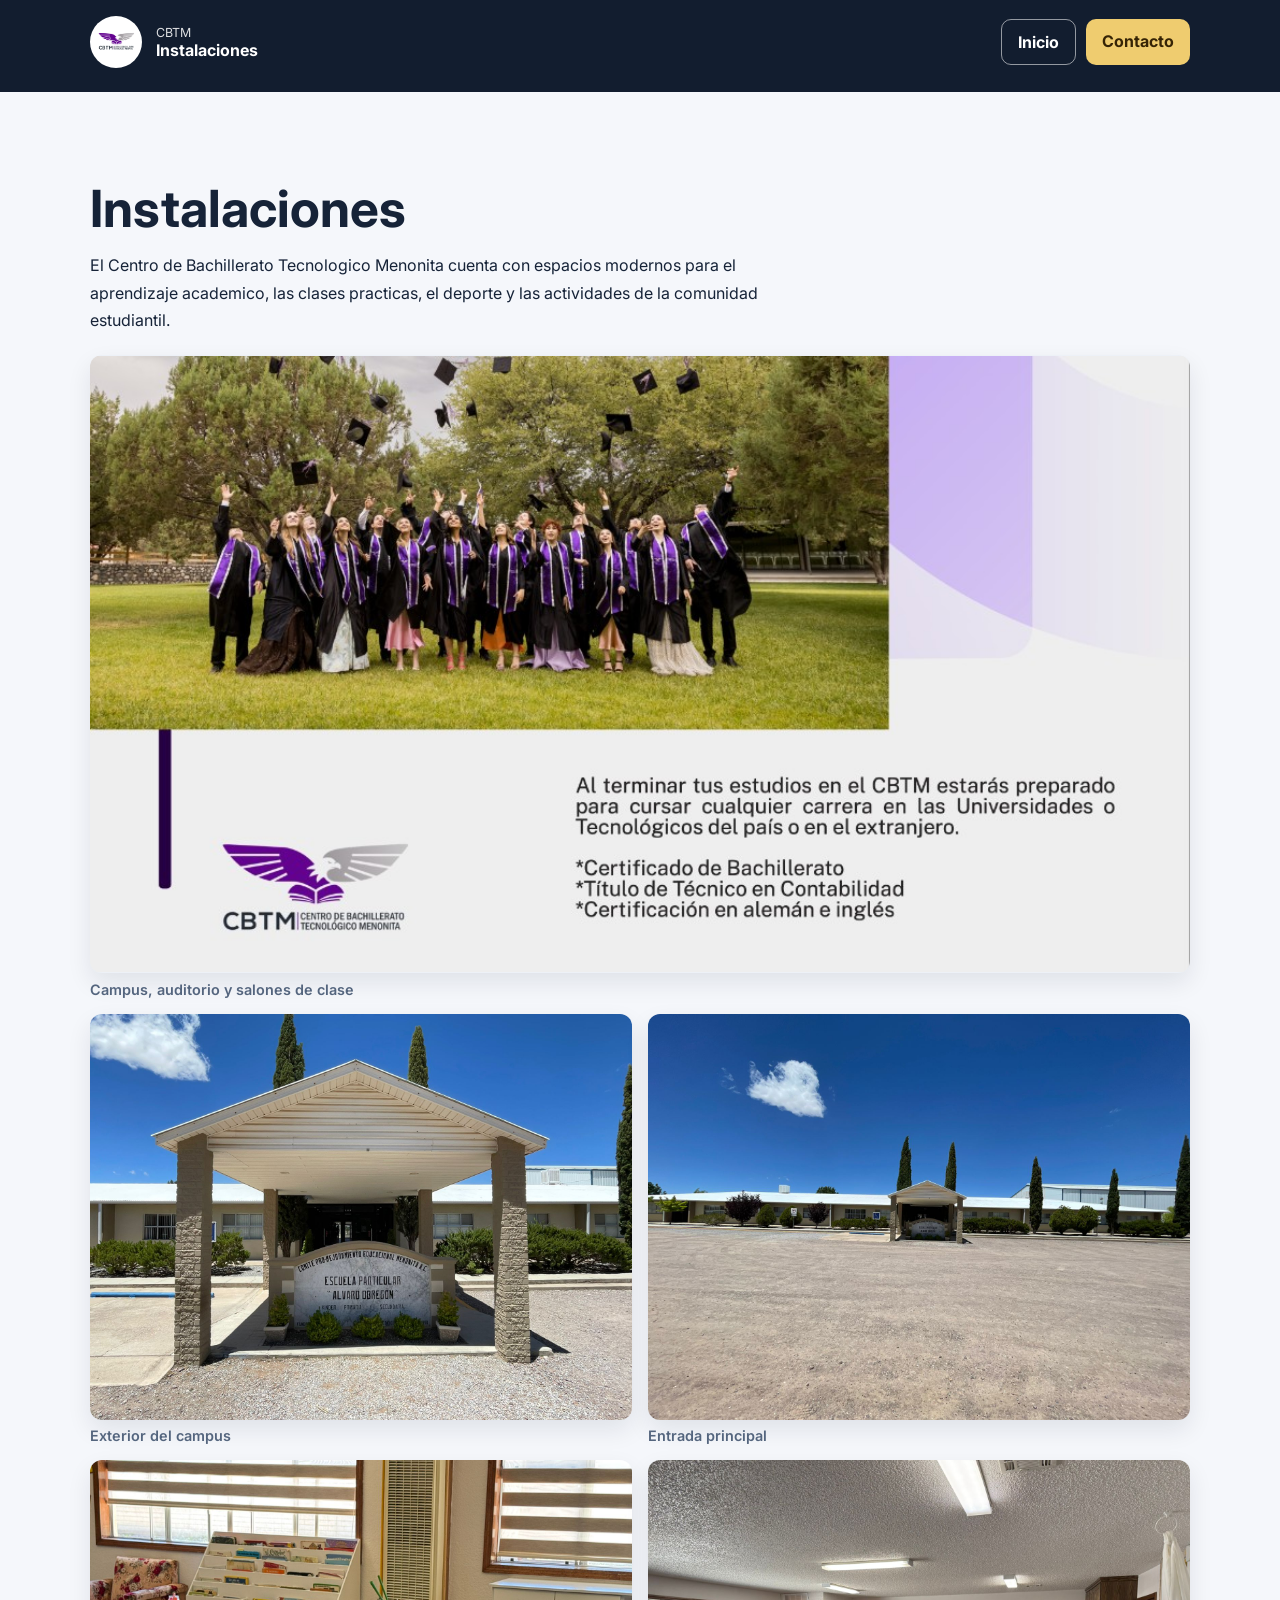
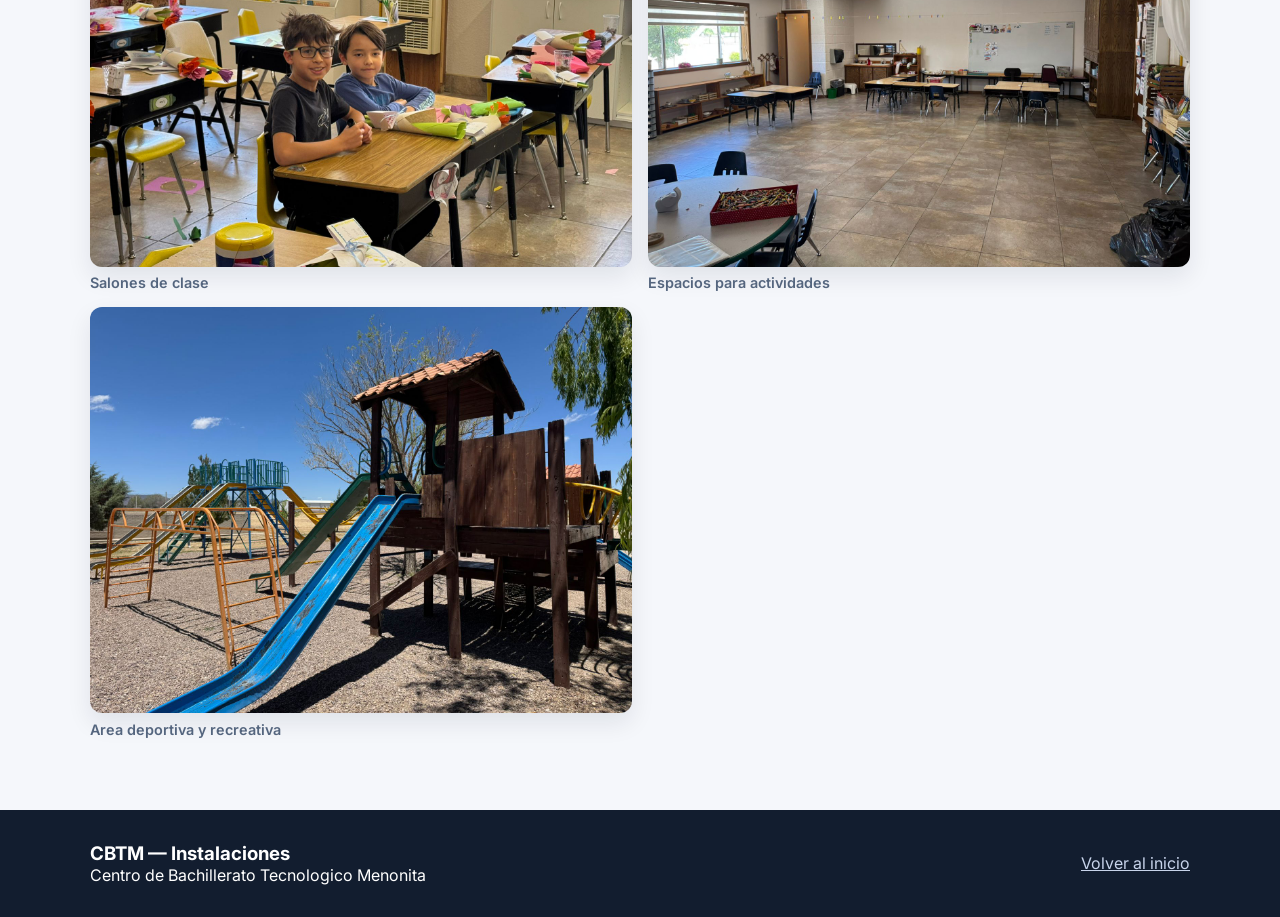
==== instalaciones.html @ 5ae1adb6 "Add dedicated Instalaciones page for CBTM facilities. Remove the three-image CBTM block from the hom" ====
<!doctype html>
<html lang="es">
  <head>
    <meta charset="UTF-8" />
    <meta name="viewport" content="width=device-width, initial-scale=1.0" />
    <title>Instalaciones | CBTM</title>
    <link rel="preconnect" href="https://fonts.googleapis.com" />
    <link rel="preconnect" href="https://fonts.gstatic.com" crossorigin />
    <link
      href="https://fonts.googleapis.com/css2?family=Inter:wght@400;500;600;700;800&display=swap"
      rel="stylesheet"
    />
    <link rel="stylesheet" href="styles.css" />
  </head>
  <body>
    <header class="page-header">
      <nav class="nav container">
        <div class="brand">
          <img src="assets/images/cbtm-logo.jpg" alt="Logo CBTM" />
          <div>
            <p class="brand-top">CBTM</p>
            <p class="brand-name">Instalaciones</p>
          </div>
        </div>
        <div class="nav-links">
          <a class="btn btn-secondary nav-btn" href="index.html">Inicio</a>
          <a class="btn nav-btn" href="index.html#contacto">Contacto</a>
        </div>
      </nav>
    </header>

    <main>
      <section class="section container">
        <div class="section-title">
          <h1>Instalaciones</h1>
          <p>
            El Centro de Bachillerato Tecnologico Menonita cuenta con espacios
            modernos para el aprendizaje academico, las clases practicas, el
            deporte y las actividades de la comunidad estudiantil.
          </p>
        </div>

        <div class="facilities-gallery">
          <figure class="facility-feature">
            <img src="assets/images/cbtm-info-10.png" alt="Vista general de instalaciones CBTM" />
            <figcaption>Campus, auditorio y salones de clase</figcaption>
          </figure>

          <figure>
            <img src="assets/images/front-1.jpeg" alt="Vista exterior del campus" />
            <figcaption>Exterior del campus</figcaption>
          </figure>
          <figure>
            <img src="assets/images/front-2.jpeg" alt="Entrada principal" />
            <figcaption>Entrada principal</figcaption>
          </figure>
          <figure>
            <img src="assets/images/classroom-1.jpeg" alt="Salon de clases" />
            <figcaption>Salones de clase</figcaption>
          </figure>
          <figure>
            <img src="assets/images/music-class.jpeg" alt="Espacio para actividades" />
            <figcaption>Espacios para actividades</figcaption>
          </figure>
          <figure>
            <img src="assets/images/playground-1.jpeg" alt="Area deportiva y recreativa" />
            <figcaption>Area deportiva y recreativa</figcaption>
          </figure>
        </div>
      </section>
    </main>

    <footer>
      <div class="container footer-content">
        <div>
          <h3>CBTM — Instalaciones</h3>
          <p>Centro de Bachillerato Tecnologico Menonita</p>
        </div>
        <p class="muted"><a href="index.html">Volver al inicio</a></p>
      </div>
    </footer>
  </body>
</html>
---- styles.css ----
:root {
  --bg: #f5f7fb;
  --text: #162338;
  --primary: #6b1444;
  --accent: #efcc6f;
  --card: #ffffff;
}

* {
  box-sizing: border-box;
}

html,
body {
  margin: 0;
  font-family: Inter, system-ui, -apple-system, Segoe UI, Roboto, sans-serif;
  color: var(--text);
  background: var(--bg);
}

img {
  max-width: 100%;
  display: block;
}

.container {
  width: min(1100px, 92%);
  margin: 0 auto;
}

.hero {
  background:
    linear-gradient(180deg, rgba(15, 24, 40, 0.74), rgba(15, 24, 40, 0.55)),
    url("assets/images/front-1.jpeg") center/cover;
  color: #fff;
  min-height: 78vh;
  padding-bottom: 3rem;
}

.nav {
  display: flex;
  justify-content: space-between;
  align-items: center;
  padding: 1rem 0;
}

.brand {
  display: flex;
  align-items: center;
  gap: 0.9rem;
}

.brand img {
  width: 52px;
  height: 52px;
  border-radius: 50%;
  object-fit: cover;
}

.brand-top,
.brand-name {
  margin: 0;
}

.brand-top {
  font-size: 0.78rem;
  opacity: 0.86;
}

.brand-name {
  font-size: 1rem;
  font-weight: 700;
}

.hero-content {
  padding-top: 5rem;
  max-width: 720px;
}

.pill {
  background: rgba(239, 204, 111, 0.18);
  border: 1px solid rgba(239, 204, 111, 0.4);
  color: #ffe8a9;
  display: inline-block;
  padding: 0.35rem 0.7rem;
  border-radius: 1000px;
  font-weight: 600;
  font-size: 0.83rem;
}

h1 {
  margin: 1rem 0;
  line-height: 1.1;
  font-size: clamp(2rem, 4.5vw, 3.2rem);
}

.hero-content p {
  line-height: 1.65;
  max-width: 62ch;
}

.hero-actions {
  display: flex;
  gap: 0.8rem;
  flex-wrap: wrap;
  margin-top: 1.3rem;
}

.btn {
  text-decoration: none;
  background: var(--accent);
  color: #362406;
  font-weight: 700;
  border: none;
  border-radius: 10px;
  padding: 0.72rem 1rem;
}

.btn-secondary {
  background: transparent;
  color: #fff;
  border: 1px solid rgba(255, 255, 255, 0.55);
}

.section {
  padding: 4.5rem 0;
}

.split-section {
  padding-bottom: 1.2rem;
}

.institution-banner {
  background: #ffffff;
  border: 1px solid #d9e0eb;
  border-left: 6px solid var(--primary);
  border-radius: 12px;
  padding: 1rem 1.2rem;
}

.institution-banner.cbtm {
  border-left-color: #4f2fa5;
}

.tag {
  margin: 0;
  font-size: 0.78rem;
  font-weight: 700;
  text-transform: uppercase;
  letter-spacing: 0.08em;
  color: #54657e;
}

.institution-banner h2 {
  margin: 0.45rem 0 0;
}

.alt {
  background: #edf1f7;
}

.section-title h2 {
  margin-top: 0;
  font-size: clamp(1.6rem, 3vw, 2.2rem);
}

.section-title p {
  line-height: 1.7;
  max-width: 72ch;
}

.campus-grid,
.gallery {
  margin-top: 1.3rem;
  display: grid;
  gap: 1rem;
  grid-template-columns: repeat(3, 1fr);
}

.campus-grid img,
.gallery img {
  width: 100%;
  border-radius: 12px;
  object-fit: cover;
  aspect-ratio: 4 / 3;
  box-shadow: 0 10px 24px rgba(15, 23, 42, 0.09);
}

.cards {
  margin-top: 1.25rem;
  display: grid;
  grid-template-columns: repeat(3, 1fr);
  gap: 1rem;
}

.card {
  background: var(--card);
  border-radius: 12px;
  padding: 1.2rem;
  box-shadow: 0 8px 20px rgba(18, 29, 47, 0.08);
}

.card h3 {
  margin-top: 0;
  color: var(--primary);
}

.event-wrap {
  display: grid;
  gap: 1.2rem;
  grid-template-columns: 1.25fr 1fr;
  align-items: center;
}

.event-wrap img {
  border-radius: 12px;
  box-shadow: 0 12px 24px rgba(18, 29, 47, 0.1);
}

.cbtm-highlights {
  margin-top: 1.3rem;
  display: grid;
  grid-template-columns: repeat(3, 1fr);
  gap: 1rem;
}

.cbtm-intro {
  margin-top: 1.3rem;
  display: grid;
  grid-template-columns: auto 1fr;
  gap: 1.5rem;
  align-items: start;
  background: var(--card);
  border-radius: 12px;
  padding: 1.2rem;
  box-shadow: 0 8px 20px rgba(18, 29, 47, 0.08);
}

.cbtm-intro h3 {
  margin: 0 0 0.35rem;
  color: #4f2fa5;
  font-size: 1rem;
}

.cbtm-intro h3:not(:first-child) {
  margin-top: 1rem;
}

.cbtm-intro p {
  margin: 0;
  line-height: 1.65;
}

.cbtm-logo {
  width: 120px;
  height: 120px;
  border-radius: 12px;
  object-fit: cover;
}

.text-link {
  color: #4f2fa5;
  font-weight: 700;
  text-decoration: none;
}

.text-link:hover {
  text-decoration: underline;
}

.cbtm-details {
  margin-top: 1rem;
  display: grid;
  grid-template-columns: repeat(3, 1fr);
  gap: 1rem;
}

.contact-grid {
  margin-top: 1.3rem;
  display: grid;
  grid-template-columns: 1fr 1fr;
  gap: 1.2rem;
  align-items: start;
}

.contact-cards {
  display: grid;
  gap: 1rem;
}

.contact-card h3 {
  color: var(--primary);
}

.cbtm-card h3 {
  color: #4f2fa5;
}

.contact-card a {
  color: var(--primary);
}

.cbtm-card a {
  color: #4f2fa5;
}

.contact-form h3 {
  margin-top: 0;
  color: var(--primary);
}

.contact-form label {
  display: block;
  margin-bottom: 0.85rem;
  font-weight: 600;
  font-size: 0.92rem;
}

.contact-form input,
.contact-form select,
.contact-form textarea {
  display: block;
  width: 100%;
  margin-top: 0.35rem;
  padding: 0.65rem 0.75rem;
  border: 1px solid #d9e0eb;
  border-radius: 8px;
  font: inherit;
  color: var(--text);
  background: #fff;
}

.contact-form button {
  cursor: pointer;
  font: inherit;
  margin-top: 0.25rem;
}

.page-header {
  background: #121d2f;
  color: #fff;
  padding-bottom: 0.5rem;
}

.page-header .brand-top,
.page-header .brand-name {
  color: #fff;
}

.nav-links {
  display: flex;
  gap: 0.6rem;
  flex-wrap: wrap;
}

.nav-btn.btn-secondary {
  color: #fff;
  border-color: rgba(255, 255, 255, 0.55);
}

.facilities-gallery {
  margin-top: 1.3rem;
  display: grid;
  grid-template-columns: repeat(2, 1fr);
  gap: 1rem;
}

.facilities-gallery figure {
  margin: 0;
}

.facility-feature {
  grid-column: 1 / -1;
}

.facilities-gallery img {
  width: 100%;
  border-radius: 12px;
  object-fit: cover;
  aspect-ratio: 4 / 3;
  box-shadow: 0 10px 24px rgba(15, 23, 42, 0.09);
}

.facility-feature img {
  aspect-ratio: 16 / 9;
  object-fit: contain;
  background: #edf1f7;
}

.facilities-gallery figcaption {
  margin-top: 0.45rem;
  font-size: 0.9rem;
  font-weight: 600;
  color: #54657e;
}

footer {
  background: #121d2f;
  color: #fff;
  padding: 2rem 0;
}

.footer-content {
  display: flex;
  justify-content: space-between;
  align-items: center;
  gap: 1rem;
  flex-wrap: wrap;
}

.footer-content h3,
.footer-content p {
  margin: 0;
}

.muted {
  color: #c8d4eb;
}

.footer-content a {
  color: #c8d4eb;
}

@media (max-width: 900px) {
  .campus-grid,
  .gallery,
  .cards,
  .event-wrap,
  .cbtm-highlights,
  .cbtm-details,
  .cbtm-intro,
  .contact-grid,
  .facilities-gallery {
    grid-template-columns: 1fr 1fr;
  }

  .cbtm-intro {
    grid-template-columns: 1fr;
    justify-items: center;
    text-align: center;
  }
}

@media (max-width: 640px) {
  .hero {
    min-height: 68vh;
  }

  .campus-grid,
  .gallery,
  .cards,
  .event-wrap,
  .cbtm-highlights,
  .cbtm-details,
  .cbtm-intro,
  .contact-grid,
  .facilities-gallery {
    grid-template-columns: 1fr;
  }

  .nav {
    gap: 0.8rem;
  }

  .brand-top {
    font-size: 0.7rem;
  }

  .brand-name {
    font-size: 0.9rem;
  }
}
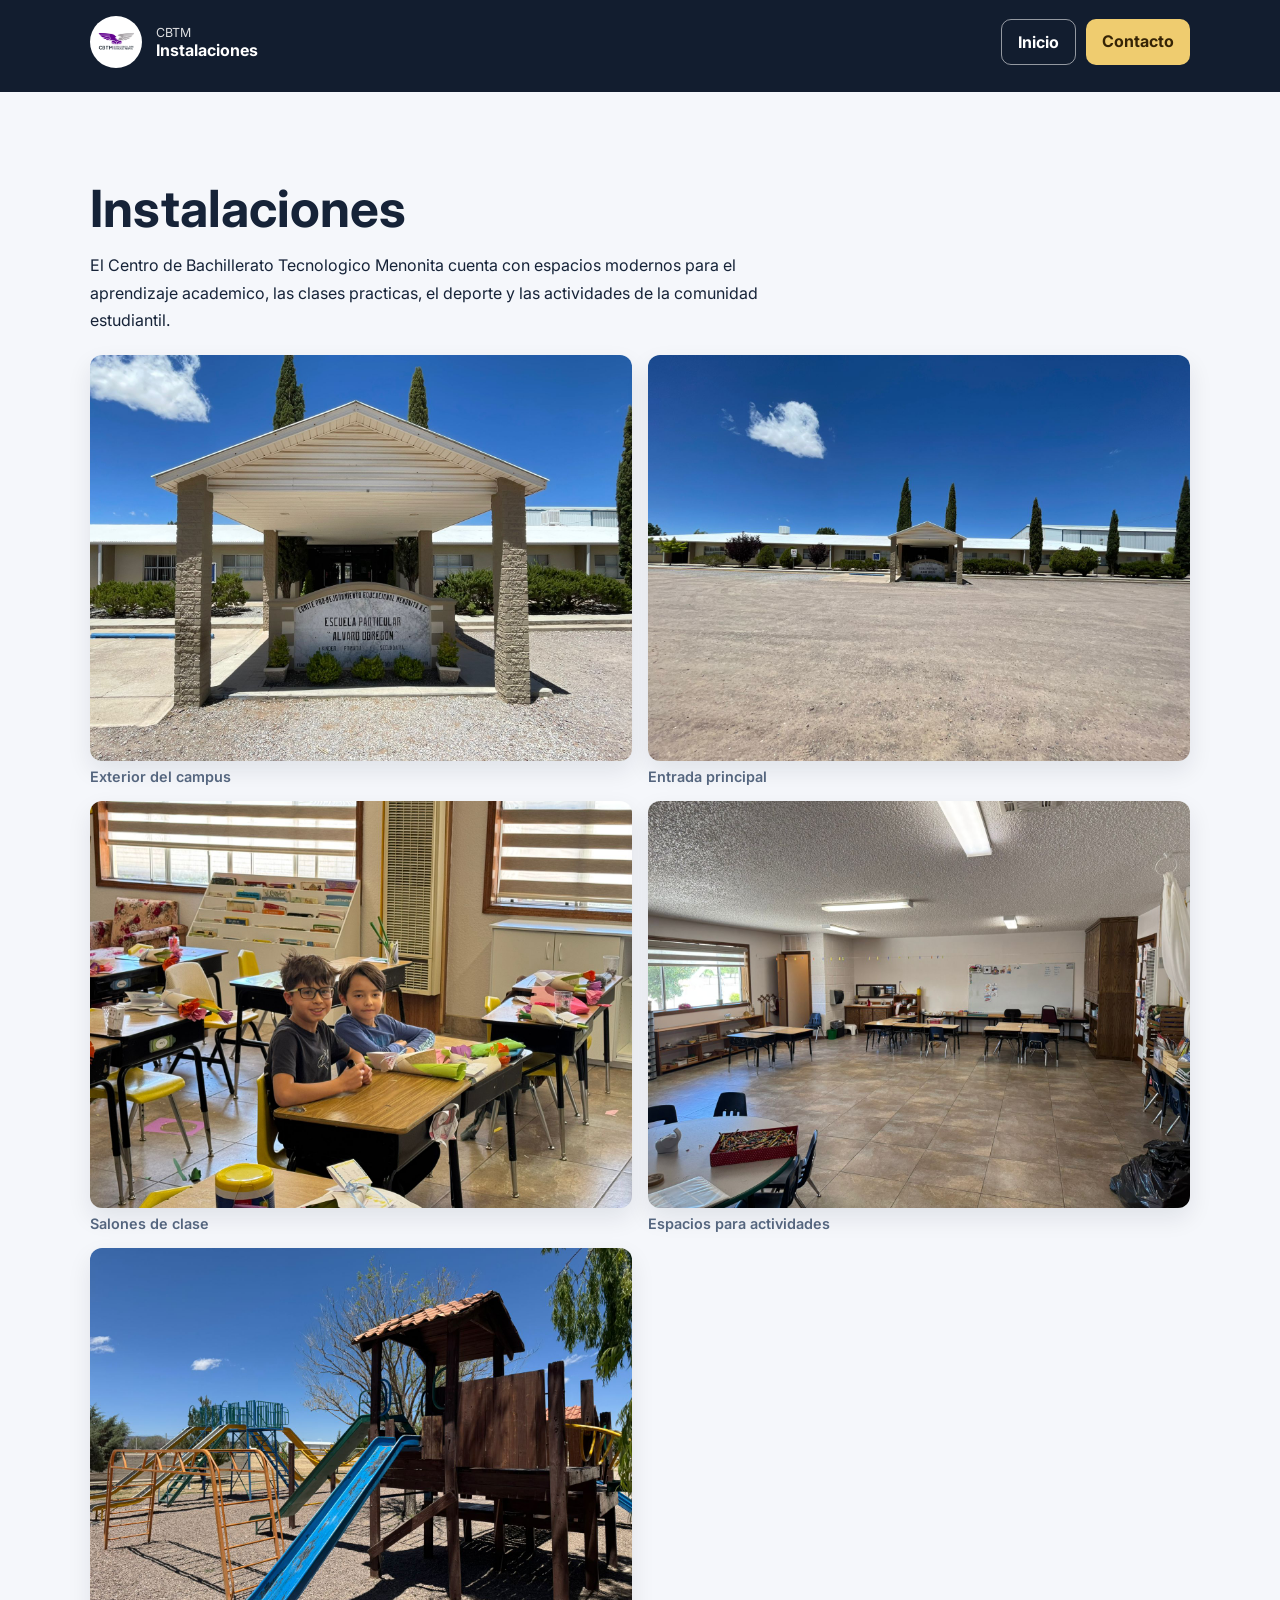
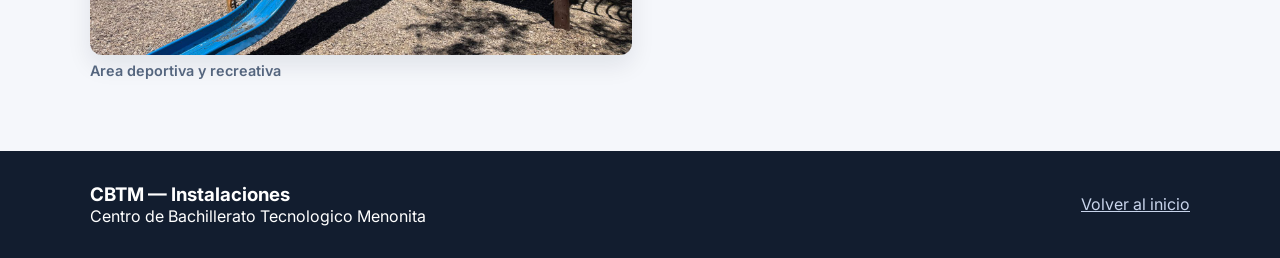
==== commit 2009d741: "Remove composite slide image from Instalaciones page. Keep only campus facility photos in the galler" ====
--- a/instalaciones.html
+++ b/instalaciones.html
@@ -41,11 +41,6 @@
         </div>
 
         <div class="facilities-gallery">
-          <figure class="facility-feature">
-            <img src="assets/images/cbtm-info-10.png" alt="Vista general de instalaciones CBTM" />
-            <figcaption>Campus, auditorio y salones de clase</figcaption>
-          </figure>
-
           <figure>
             <img src="assets/images/front-1.jpeg" alt="Vista exterior del campus" />
             <figcaption>Exterior del campus</figcaption>
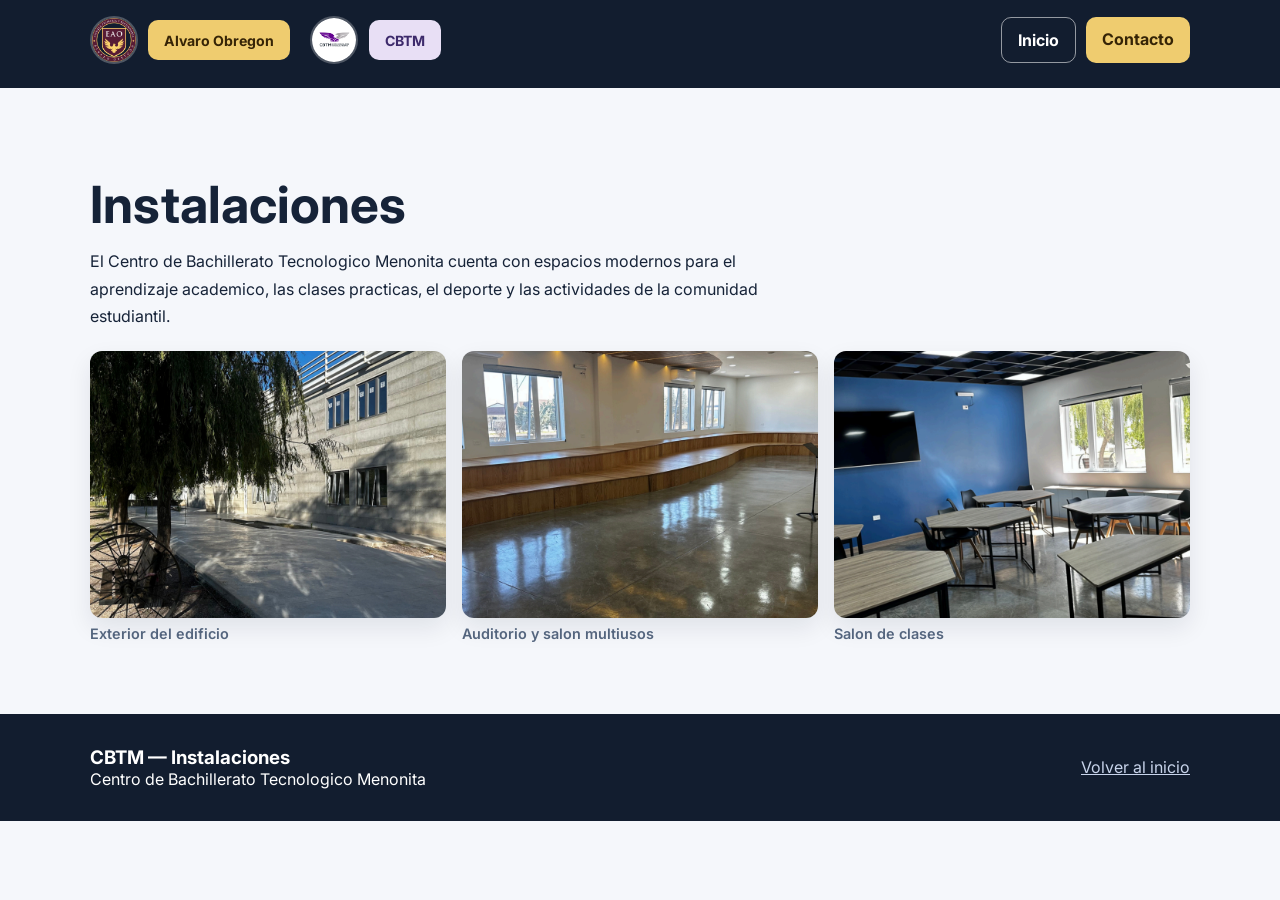
==== commit b29178c5: "Add CBTM facility photos and dual-school header navigation. Include new instalaciones images, split " ====
--- a/instalaciones.html
+++ b/instalaciones.html
@@ -15,11 +15,14 @@
   <body>
     <header class="page-header">
       <nav class="nav container">
-        <div class="brand">
-          <img src="assets/images/cbtm-logo.jpg" alt="Logo CBTM" />
-          <div>
-            <p class="brand-top">CBTM</p>
-            <p class="brand-name">Instalaciones</p>
+        <div class="nav-schools">
+          <div class="school-nav">
+            <img src="assets/images/eao-logo.png" alt="Escudo Escuela Alvaro Obregon" />
+            <a class="btn btn-nav" href="index.html#alvaro-obregon">Alvaro Obregon</a>
+          </div>
+          <div class="school-nav">
+            <img src="assets/images/cbtm-logo.jpg" alt="Logo CBTM" />
+            <a class="btn btn-nav btn-cbtm" href="index.html#cbtm-campus">CBTM</a>
           </div>
         </div>
         <div class="nav-links">
@@ -42,24 +45,16 @@
 
         <div class="facilities-gallery">
           <figure>
-            <img src="assets/images/front-1.jpeg" alt="Vista exterior del campus" />
-            <figcaption>Exterior del campus</figcaption>
+            <img src="assets/images/instalacion-exterior.png" alt="Exterior del edificio CBTM" />
+            <figcaption>Exterior del edificio</figcaption>
           </figure>
           <figure>
-            <img src="assets/images/front-2.jpeg" alt="Entrada principal" />
-            <figcaption>Entrada principal</figcaption>
+            <img src="assets/images/instalacion-auditorio.png" alt="Auditorio y salon multiusos CBTM" />
+            <figcaption>Auditorio y salon multiusos</figcaption>
           </figure>
           <figure>
-            <img src="assets/images/classroom-1.jpeg" alt="Salon de clases" />
-            <figcaption>Salones de clase</figcaption>
-          </figure>
-          <figure>
-            <img src="assets/images/music-class.jpeg" alt="Espacio para actividades" />
-            <figcaption>Espacios para actividades</figcaption>
-          </figure>
-          <figure>
-            <img src="assets/images/playground-1.jpeg" alt="Area deportiva y recreativa" />
-            <figcaption>Area deportiva y recreativa</figcaption>
+            <img src="assets/images/instalacion-salon.png" alt="Salon de clases CBTM" />
+            <figcaption>Salon de clases</figcaption>
           </figure>
         </div>
       </section>
--- a/styles.css
+++ b/styles.css
@@ -42,6 +42,41 @@
   justify-content: space-between;
   align-items: center;
   padding: 1rem 0;
+  gap: 1rem;
+  flex-wrap: wrap;
+}
+
+.nav-schools {
+  display: flex;
+  align-items: center;
+  gap: 1.25rem;
+  flex-wrap: wrap;
+}
+
+.school-nav {
+  display: flex;
+  align-items: center;
+  gap: 0.65rem;
+}
+
+.school-nav img {
+  width: 48px;
+  height: 48px;
+  border-radius: 50%;
+  object-fit: cover;
+  border: 2px solid rgba(255, 255, 255, 0.35);
+}
+
+.btn-nav {
+  padding: 0.55rem 0.85rem;
+  font-size: 0.88rem;
+  white-space: nowrap;
+}
+
+.btn-cbtm {
+  background: #e8dff5;
+  color: #3d2a6b;
+  border: 1px solid rgba(255, 255, 255, 0.4);
 }
 
 .brand {
@@ -342,9 +377,18 @@
   padding-bottom: 0.5rem;
 }
 
-.page-header .brand-top,
-.page-header .brand-name {
-  color: #fff;
+.page-header .school-nav img {
+  border-color: rgba(255, 255, 255, 0.25);
+}
+
+.page-header .btn-nav {
+  background: var(--accent);
+  color: #362406;
+}
+
+.page-header .btn-cbtm {
+  background: #e8dff5;
+  color: #3d2a6b;
 }
 
 .nav-links {
@@ -361,7 +405,7 @@
 .facilities-gallery {
   margin-top: 1.3rem;
   display: grid;
-  grid-template-columns: repeat(2, 1fr);
+  grid-template-columns: repeat(3, 1fr);
   gap: 1rem;
 }
 
@@ -462,6 +506,11 @@
     gap: 0.8rem;
   }
 
+  .nav-schools {
+    width: 100%;
+    justify-content: center;
+  }
+
   .brand-top {
     font-size: 0.7rem;
   }
